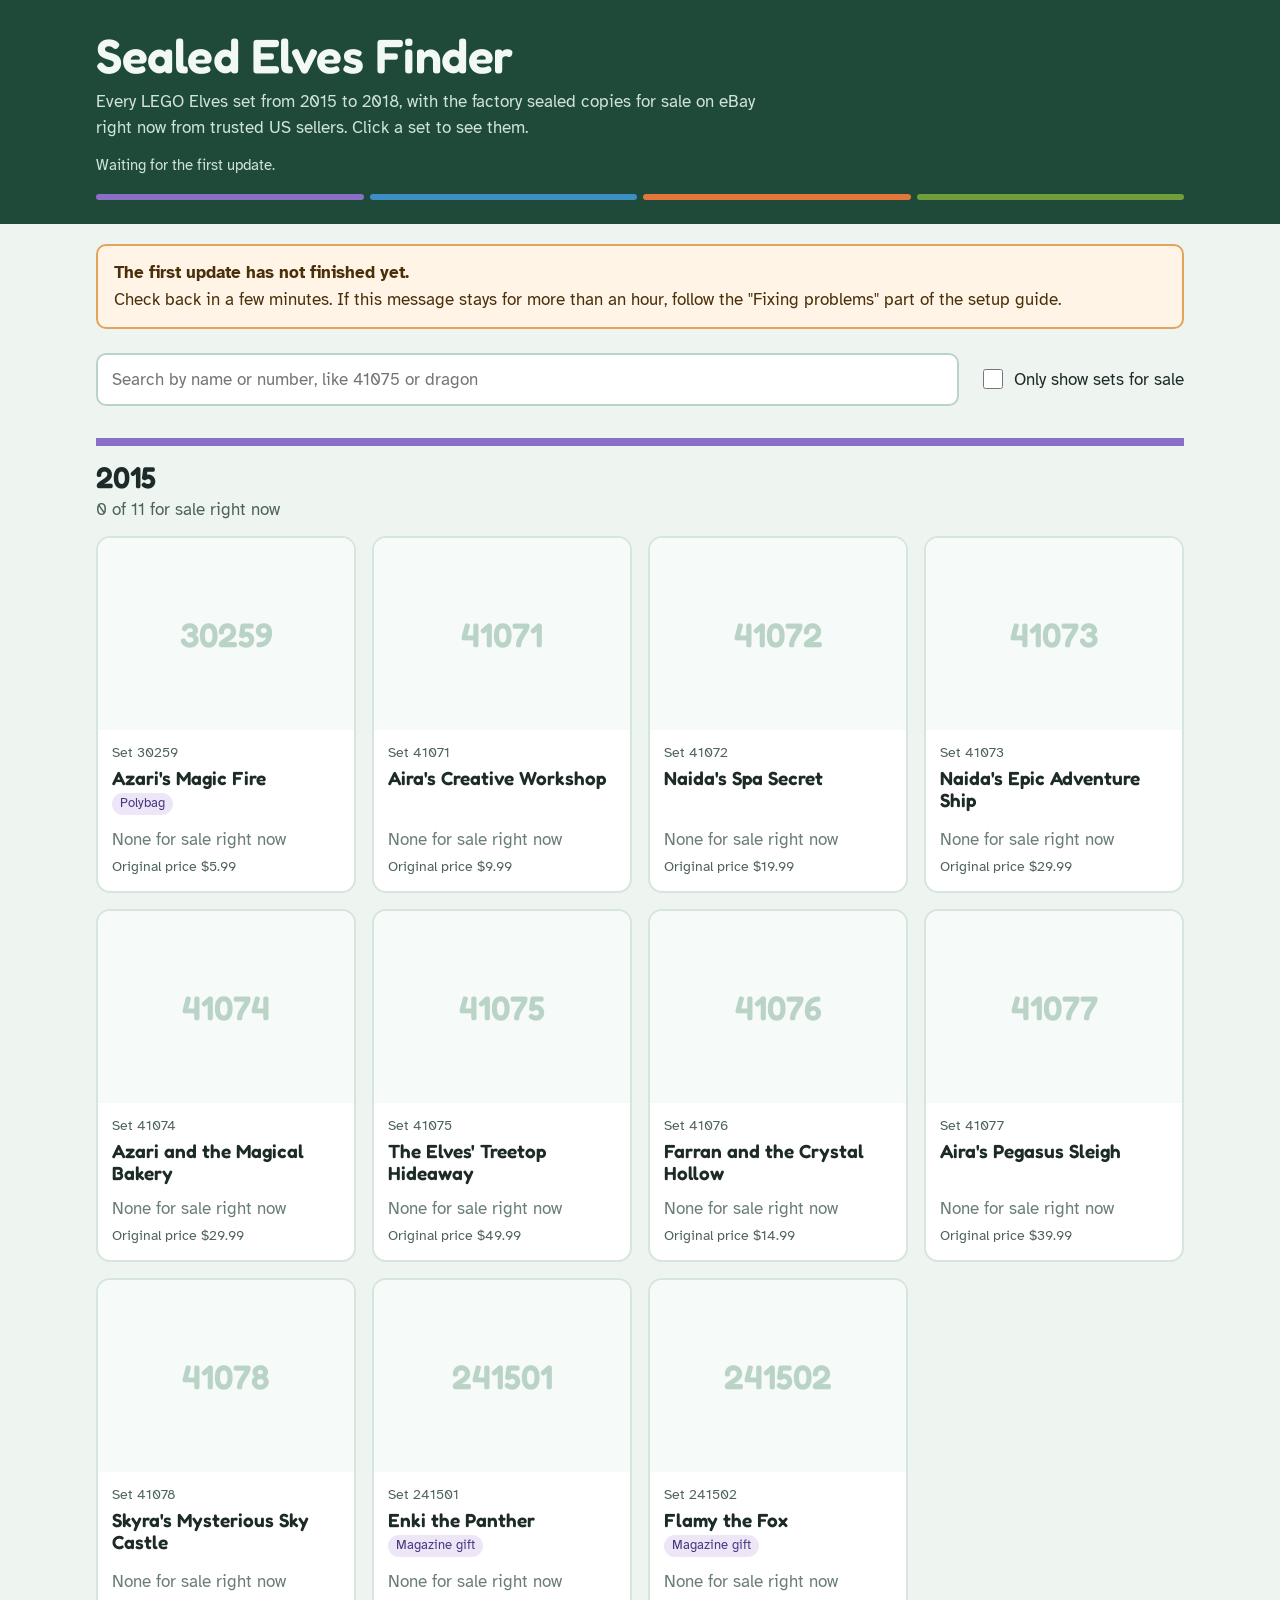
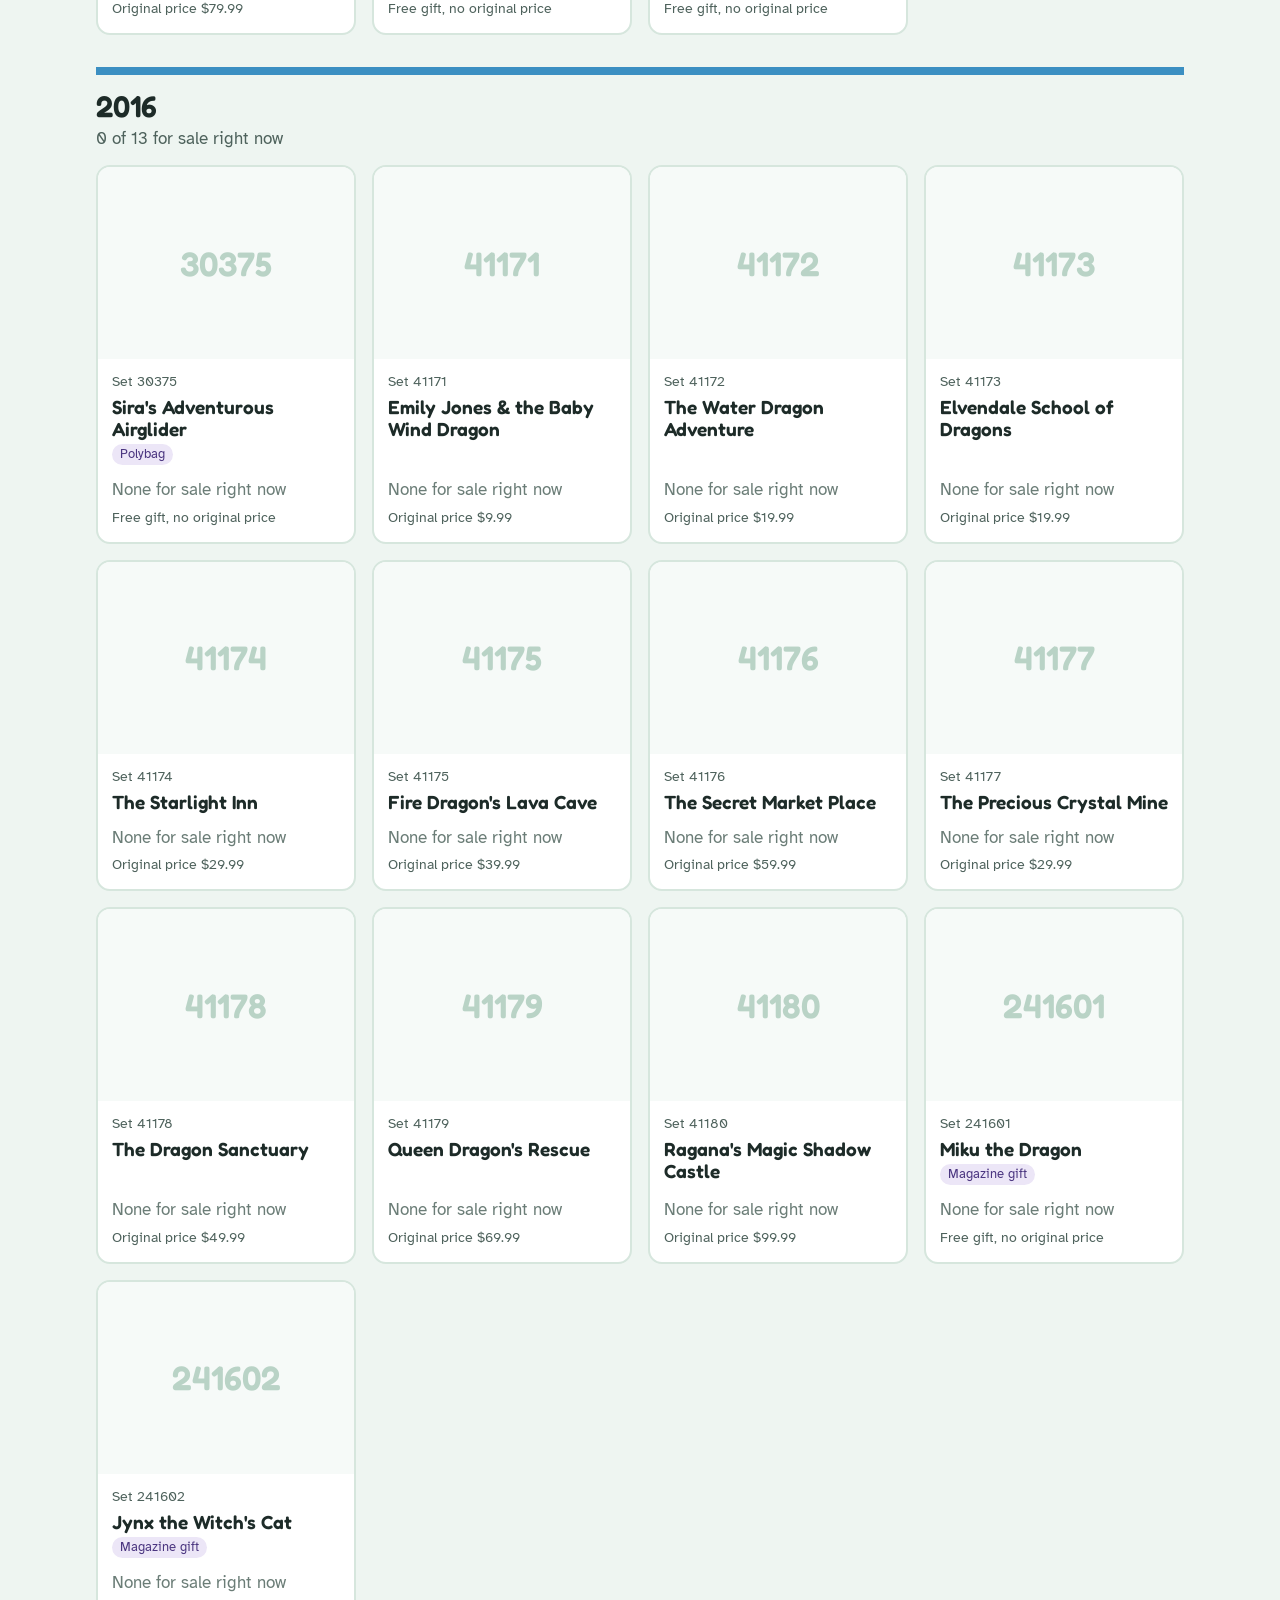
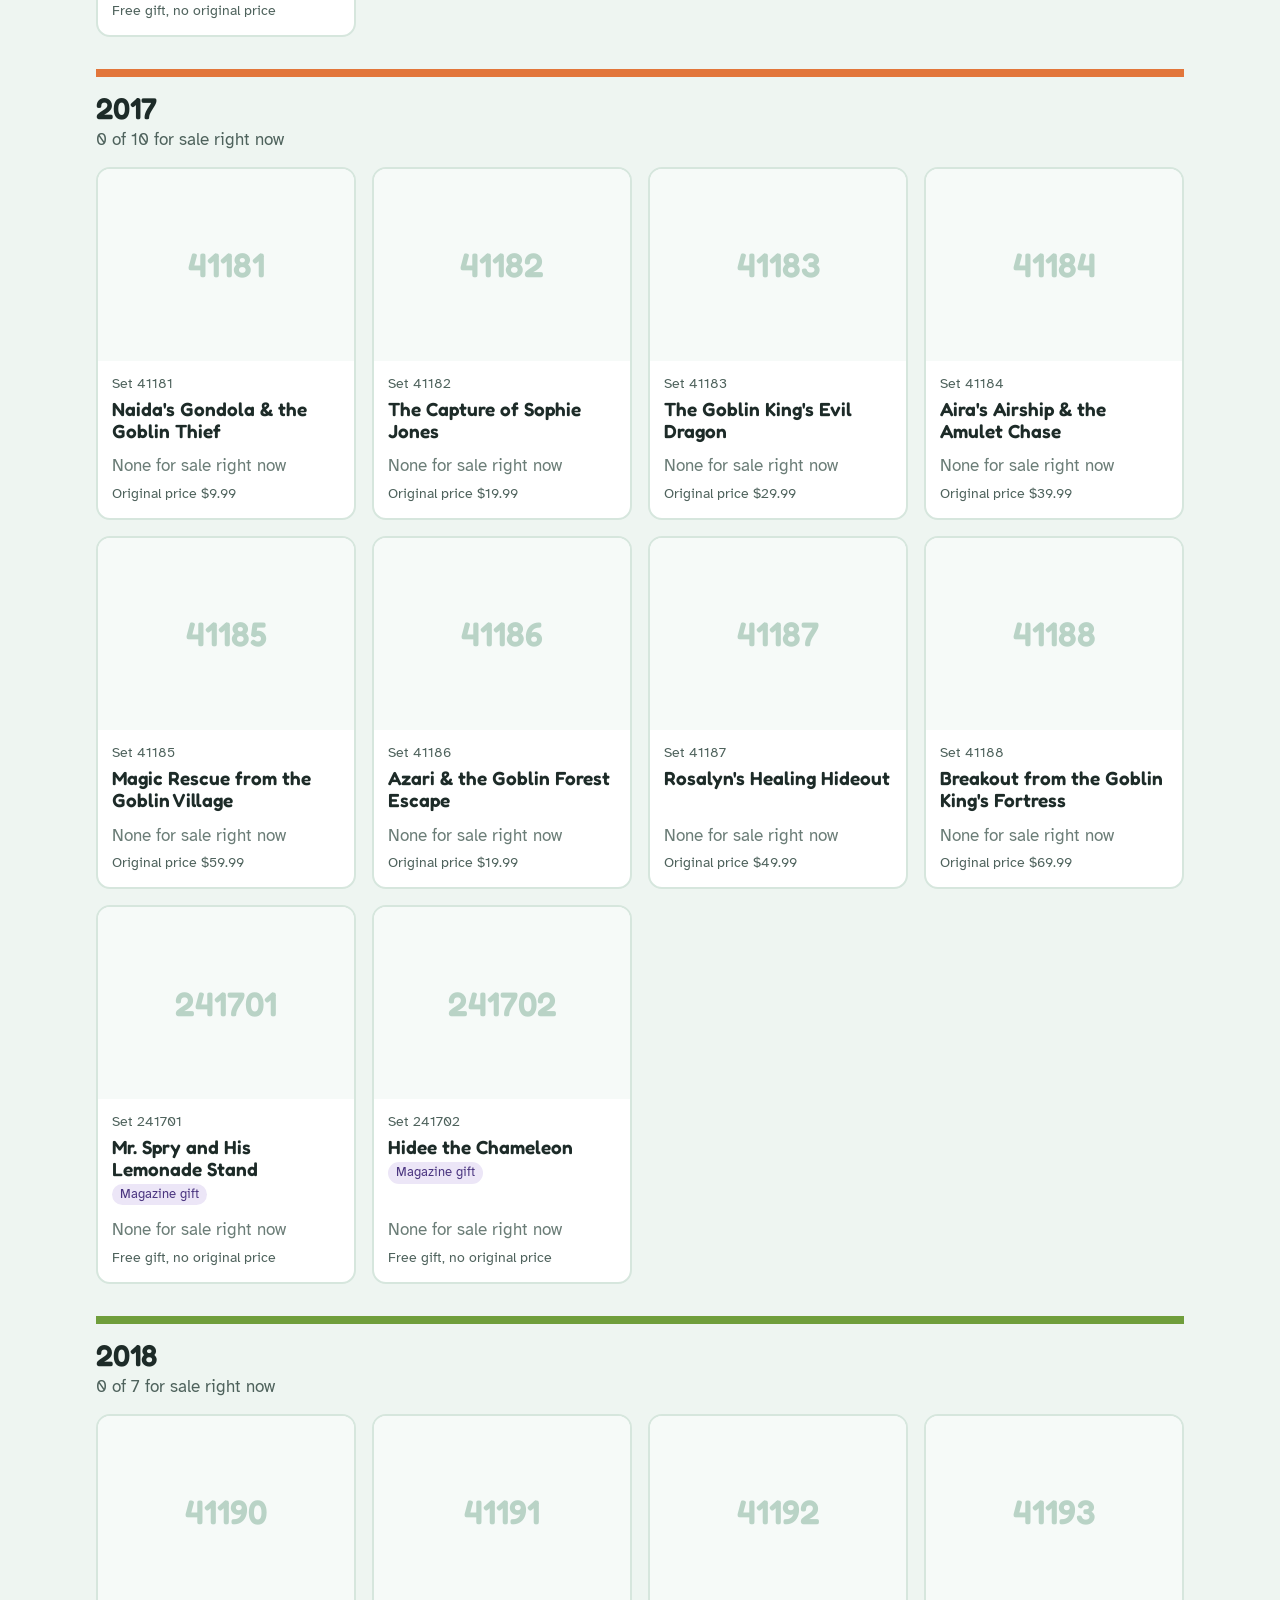
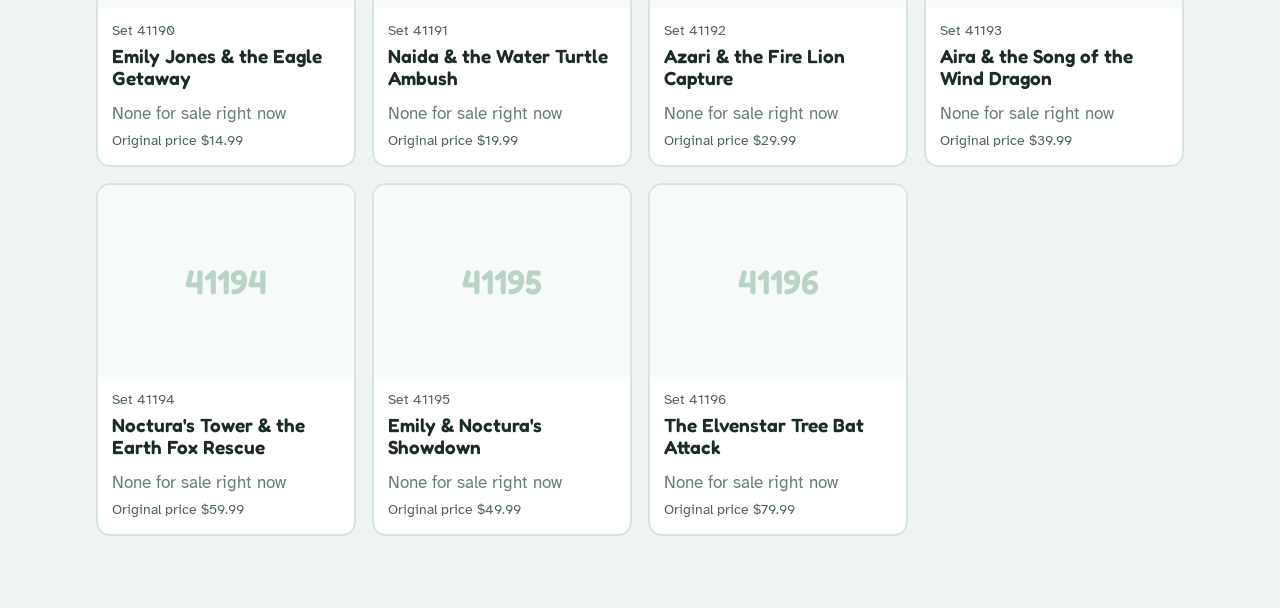
==== site/index.html @ 6e1cf9c8 "Add files via upload" ====
<!doctype html>
<html lang="en">
<head>
<meta charset="utf-8">
<meta name="viewport" content="width=device-width, initial-scale=1">
<title>Sealed Elves Finder</title>
<link rel="preconnect" href="https://fonts.googleapis.com">
<link rel="preconnect" href="https://fonts.gstatic.com" crossorigin>
<link href="https://fonts.googleapis.com/css2?family=Atkinson+Hyperlegible:wght@400;700&family=Fredoka:wght@500;600&display=swap" rel="stylesheet">
<link rel="stylesheet" href="style.css">
</head>
<body data-page="home">
<header class="top">
  <div class="wrap">
    <h1>Sealed Elves Finder</h1>
    <p>Every LEGO Elves set from 2015 to 2018, with the factory sealed copies for sale on eBay right now from trusted US sellers. Click a set to see them.</p>
    <span class="updated" id="updated">Loading listings...</span>
    <div class="elements" aria-hidden="true">
      <span style="background:#8a6fc7"></span><span style="background:#3b8fc2"></span><span style="background:#e2763b"></span><span style="background:#6f9e3b"></span>
    </div>
  </div>
</header>
<main class="wrap">
  <div id="banner"></div>
  <div class="tools">
    <label class="sr" for="q" style="position:absolute;left:-9999px">Search sets</label>
    <input class="search" id="q" type="search" placeholder="Search by name or number, like 41075 or dragon" autocomplete="off">
    <label class="check"><input type="checkbox" id="onlyForSale"> Only show sets for sale</label>
  </div>
  <div id="years"></div>
</main>
<footer class="wrap foot" id="foot"></footer>
<script src="app.js"></script>
</body>
</html>
---- site/style.css ----
* { box-sizing: border-box; }

html { background: #eef5f1; }

body {
  margin: 0;
  background: #eef5f1;
  color: #1d2b28;
  font-family: "Atkinson Hyperlegible", system-ui, sans-serif;
  font-size: 17px;
  line-height: 1.5;
}

a { color: #2f6b4f; }

a:focus-visible, button:focus-visible, input:focus-visible, select:focus-visible {
  outline: 3px solid #8a6fc7;
  outline-offset: 2px;
}

h1, h2, h3 {
  font-family: "Fredoka", "Atkinson Hyperlegible", sans-serif;
  font-weight: 600;
  line-height: 1.15;
  margin: 0;
}

.wrap {
  max-width: 1120px;
  margin: 0 auto;
  padding: 0 16px;
}

/* Header */

.top {
  background: #1f4a3a;
  color: #f2f8f4;
  padding: 28px 0 24px;
}

.top h1 {
  font-size: clamp(30px, 6vw, 48px);
  letter-spacing: -0.5px;
}

.top p {
  margin: 6px 0 0;
  max-width: 60ch;
  color: #cfe3d8;
}

.top a { color: #f2f8f4; }

.elements {
  display: flex;
  gap: 6px;
  margin-top: 16px;
}

.elements span {
  height: 6px;
  flex: 1;
  border-radius: 3px;
}

.updated {
  display: inline-block;
  margin-top: 14px;
  font-size: 15px;
  color: #cfe3d8;
}

/* Banners */

.banner {
  margin: 20px 0 0;
  padding: 14px 16px;
  border-radius: 10px;
  background: #fff4e5;
  border: 2px solid #e2a35a;
  color: #4a2f0b;
}

.banner strong { display: block; margin-bottom: 2px; }

.banner.bad {
  background: #fdecea;
  border-color: #d9665a;
  color: #4d1410;
}

/* Tools row */

.tools {
  display: flex;
  flex-wrap: wrap;
  gap: 12px 20px;
  align-items: center;
  margin: 24px 0 8px;
}

.search {
  flex: 1 1 260px;
  font: inherit;
  padding: 12px 14px;
  border: 2px solid #b9d3c6;
  border-radius: 10px;
  background: #ffffff;
  color: #1d2b28;
}

.check {
  display: flex;
  align-items: center;
  gap: 8px;
  cursor: pointer;
}

.check input { width: 20px; height: 20px; accent-color: #2f6b4f; }

/* Year sections */

.year {
  margin: 32px 0 8px;
  padding-top: 14px;
  border-top: 8px solid #2f6b4f;
}

.year h2 { font-size: 30px; }

.year .count { margin: 2px 0 14px; color: #4e625c; }

.grid {
  display: grid;
  grid-template-columns: repeat(auto-fill, minmax(220px, 1fr));
  gap: 16px;
}

.tile {
  display: flex;
  flex-direction: column;
  background: #ffffff;
  border-radius: 14px;
  border: 2px solid #d6e6dd;
  text-decoration: none;
  color: inherit;
  overflow: hidden;
}

.tile:hover { border-color: #2f6b4f; }

.thumb {
  aspect-ratio: 4 / 3;
  background: #f6faf8;
  display: flex;
  align-items: center;
  justify-content: center;
  overflow: hidden;
}

.thumb img {
  width: 100%;
  height: 100%;
  object-fit: contain;
}

.thumb .ph {
  font-family: "Fredoka", sans-serif;
  font-size: 34px;
  font-weight: 600;
  color: #b9d3c6;
}

.tile .body { padding: 12px 14px 14px; display: flex; flex-direction: column; gap: 4px; flex: 1; }

.tile .num { font-size: 14px; color: #4e625c; }

.tile h3 { font-size: 19px; }

.tile .sale {
  margin-top: auto;
  padding-top: 8px;
  font-weight: 700;
  color: #1f4a3a;
}

.tile .sale.none { font-weight: 400; color: #6b7d77; }

.tile .orig { font-size: 14px; color: #4e625c; }

.kind {
  display: inline-block;
  align-self: flex-start;
  font-size: 13px;
  padding: 1px 8px;
  border-radius: 999px;
  background: #ece6f7;
  color: #4b3680;
}

.empty {
  padding: 32px 0;
  color: #4e625c;
}

/* Set page */

.back {
  display: inline-block;
  margin: 20px 0 0;
  font-weight: 700;
}

.hero {
  display: grid;
  grid-template-columns: 220px 1fr;
  gap: 24px;
  align-items: center;
  margin: 18px 0 8px;
}

.hero .thumb {
  border-radius: 14px;
  border: 2px solid #d6e6dd;
  background: #ffffff;
}

.hero h1 { font-size: clamp(28px, 5vw, 42px); }

.facts {
  display: flex;
  flex-wrap: wrap;
  gap: 8px 24px;
  margin-top: 12px;
  padding: 0;
  list-style: none;
}

.facts li span { display: block; font-size: 14px; color: #4e625c; }

.facts li b { font-size: 20px; }

.filters {
  display: flex;
  flex-wrap: wrap;
  gap: 10px;
  align-items: center;
  margin: 24px 0 14px;
}

.seg {
  display: inline-flex;
  border: 2px solid #b9d3c6;
  border-radius: 10px;
  overflow: hidden;
  background: #ffffff;
}

.seg button {
  font: inherit;
  border: 0;
  background: transparent;
  padding: 9px 14px;
  cursor: pointer;
  color: #1d2b28;
}

.seg button[aria-pressed="true"] {
  background: #1f4a3a;
  color: #ffffff;
}

.sort {
  font: inherit;
  padding: 9px 12px;
  border: 2px solid #b9d3c6;
  border-radius: 10px;
  background: #ffffff;
  color: #1d2b28;
}

.list { display: flex; flex-direction: column; gap: 14px; margin-bottom: 40px; }

.item {
  display: grid;
  grid-template-columns: 160px 1fr auto;
  gap: 18px;
  align-items: center;
  background: #ffffff;
  border: 2px solid #d6e6dd;
  border-radius: 14px;
  padding: 14px;
}

.item .thumb { border-radius: 10px; aspect-ratio: 1 / 1; }

.item h3 {
  font-family: "Atkinson Hyperlegible", sans-serif;
  font-size: 17px;
  font-weight: 700;
  margin-bottom: 6px;
}

.tags { display: flex; flex-wrap: wrap; gap: 6px; margin: 6px 0; }

.tag {
  font-size: 13px;
  padding: 2px 9px;
  border-radius: 999px;
  background: #e3f0e9;
  color: #1f4a3a;
}

.tag.auction { background: #e2eef8; color: #164a70; }
.tag.warn { background: #fff1d6; color: #6a4300; }

.item .seller { font-size: 15px; color: #4e625c; }

.price { text-align: right; min-width: 150px; }

.price .big {
  font-family: "Fredoka", sans-serif;
  font-size: 30px;
  font-weight: 600;
  line-height: 1;
}

.price .ship { font-size: 14px; color: #4e625c; margin-top: 4px; }

.price .vs { font-size: 14px; margin-top: 4px; color: #4e625c; }

.price .vs.up { color: #a0461a; }
.price .vs.down { color: #2f6b4f; }

.buy {
  display: inline-block;
  margin-top: 10px;
  background: #e2763b;
  color: #ffffff;
  text-decoration: none;
  font-weight: 700;
  padding: 10px 16px;
  border-radius: 10px;
}

.buy:hover { background: #c95f27; }

.foot {
  padding: 24px 0 40px;
  color: #4e625c;
  font-size: 14px;
}

@media (max-width: 720px) {
  .hero { grid-template-columns: 1fr; }
  .hero .thumb { max-width: 260px; }
  .item { grid-template-columns: 96px 1fr; }
  .price { grid-column: 1 / -1; text-align: left; display: flex; flex-wrap: wrap; align-items: baseline; gap: 4px 14px; }
  .buy { margin-top: 4px; }
}

@media (prefers-reduced-motion: reduce) {
  * { transition: none !important; animation: none !important; }
}
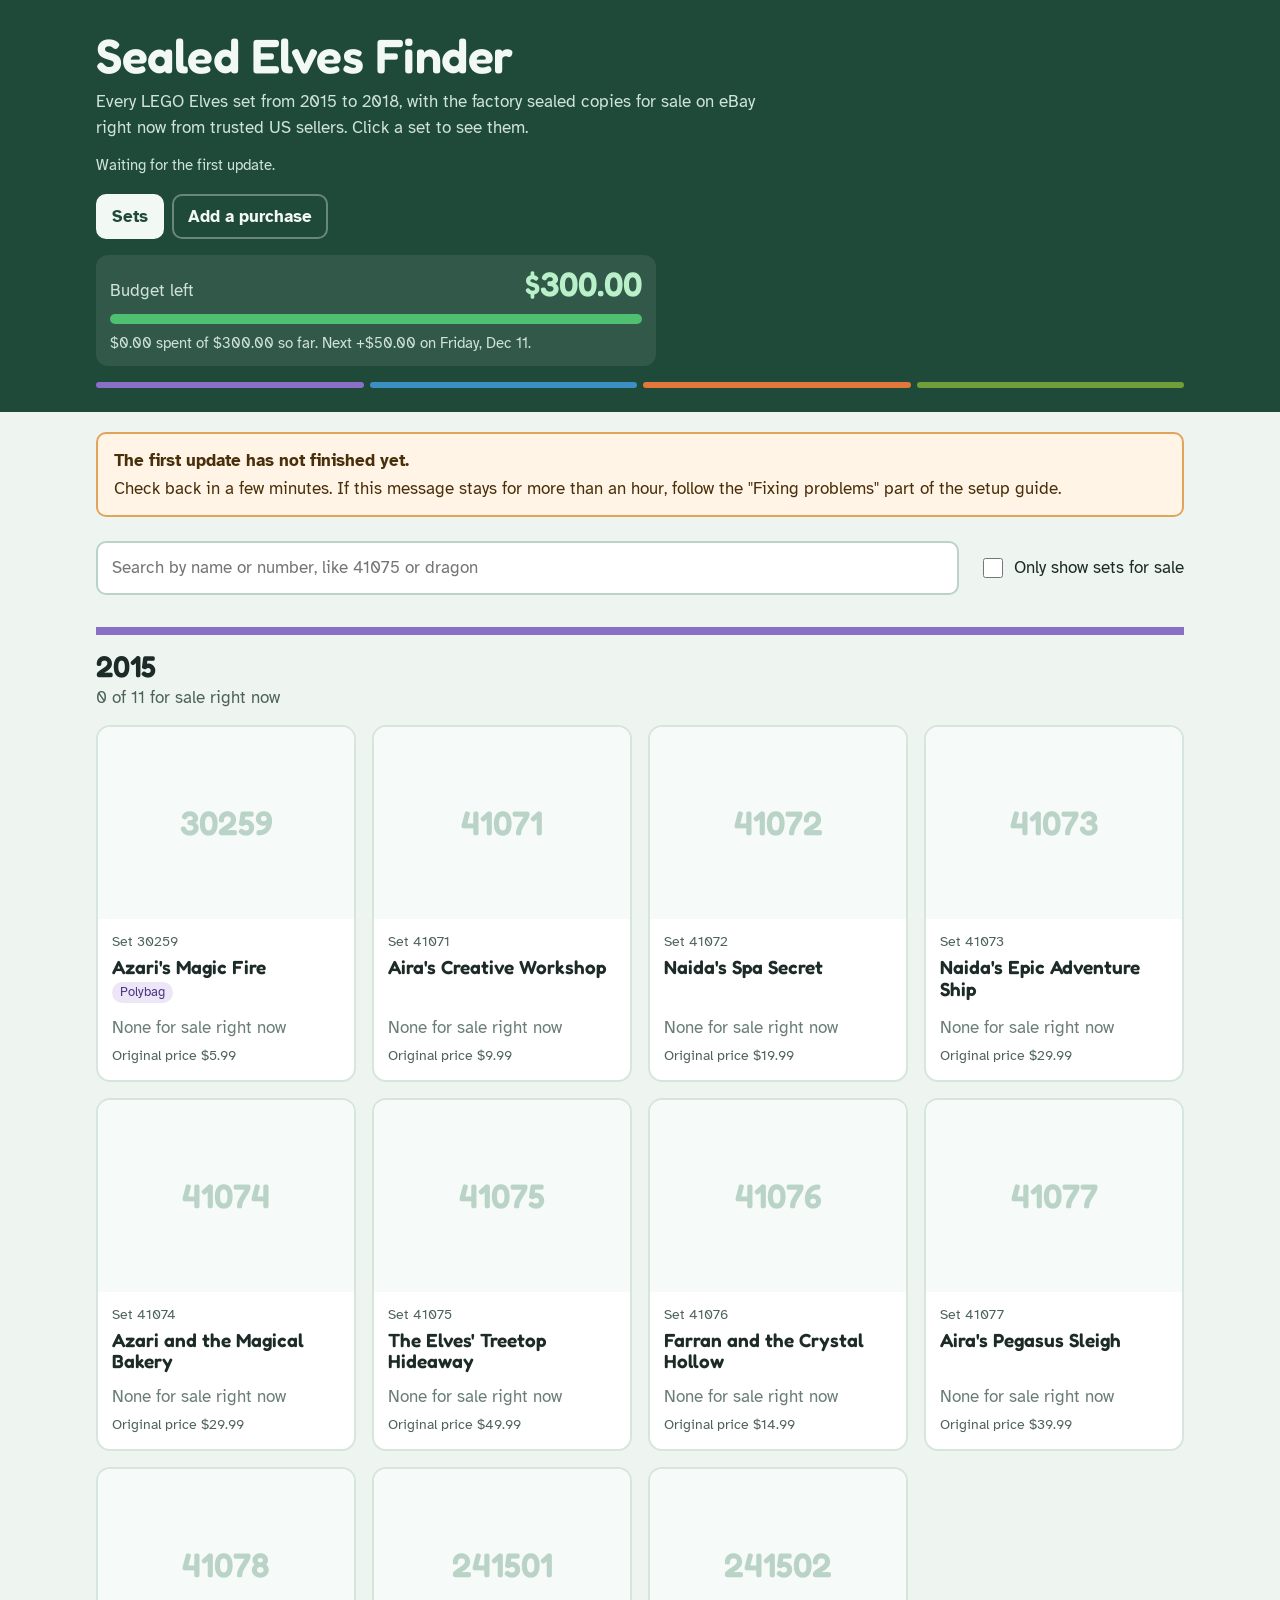
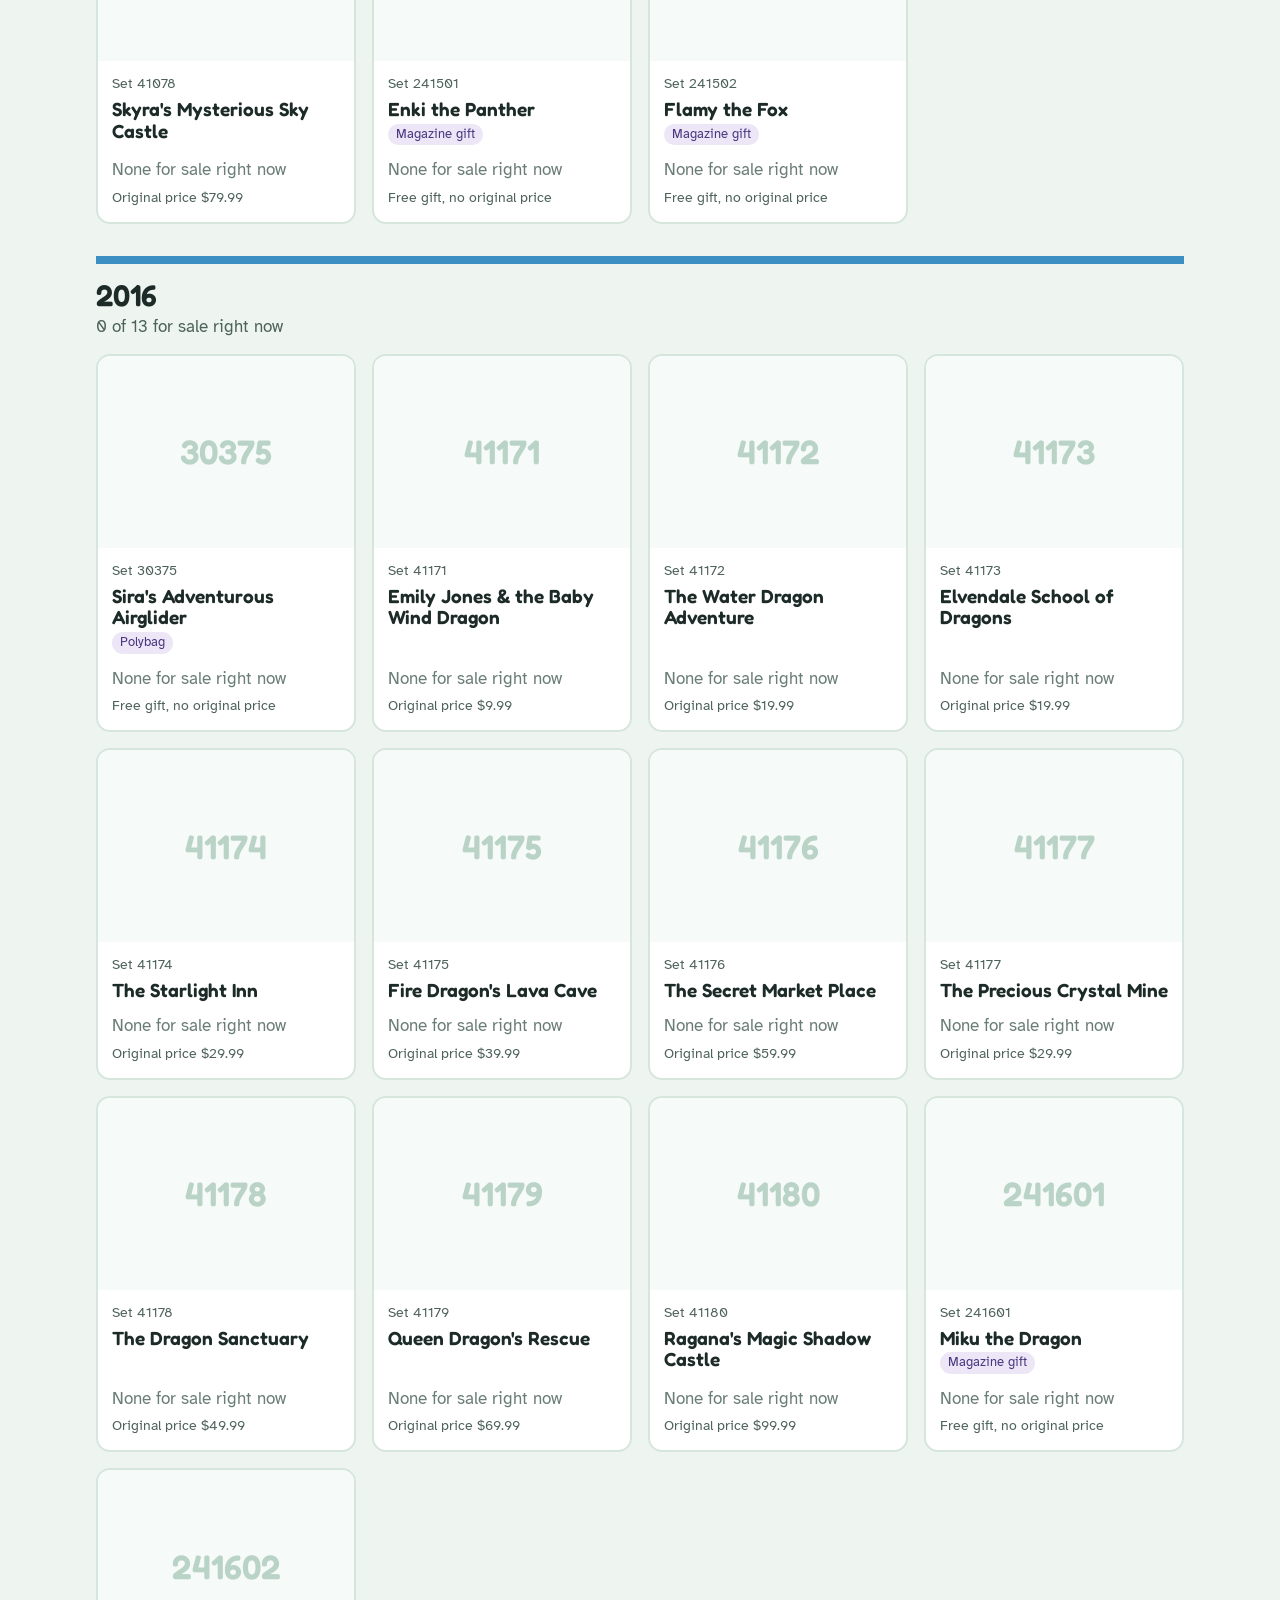
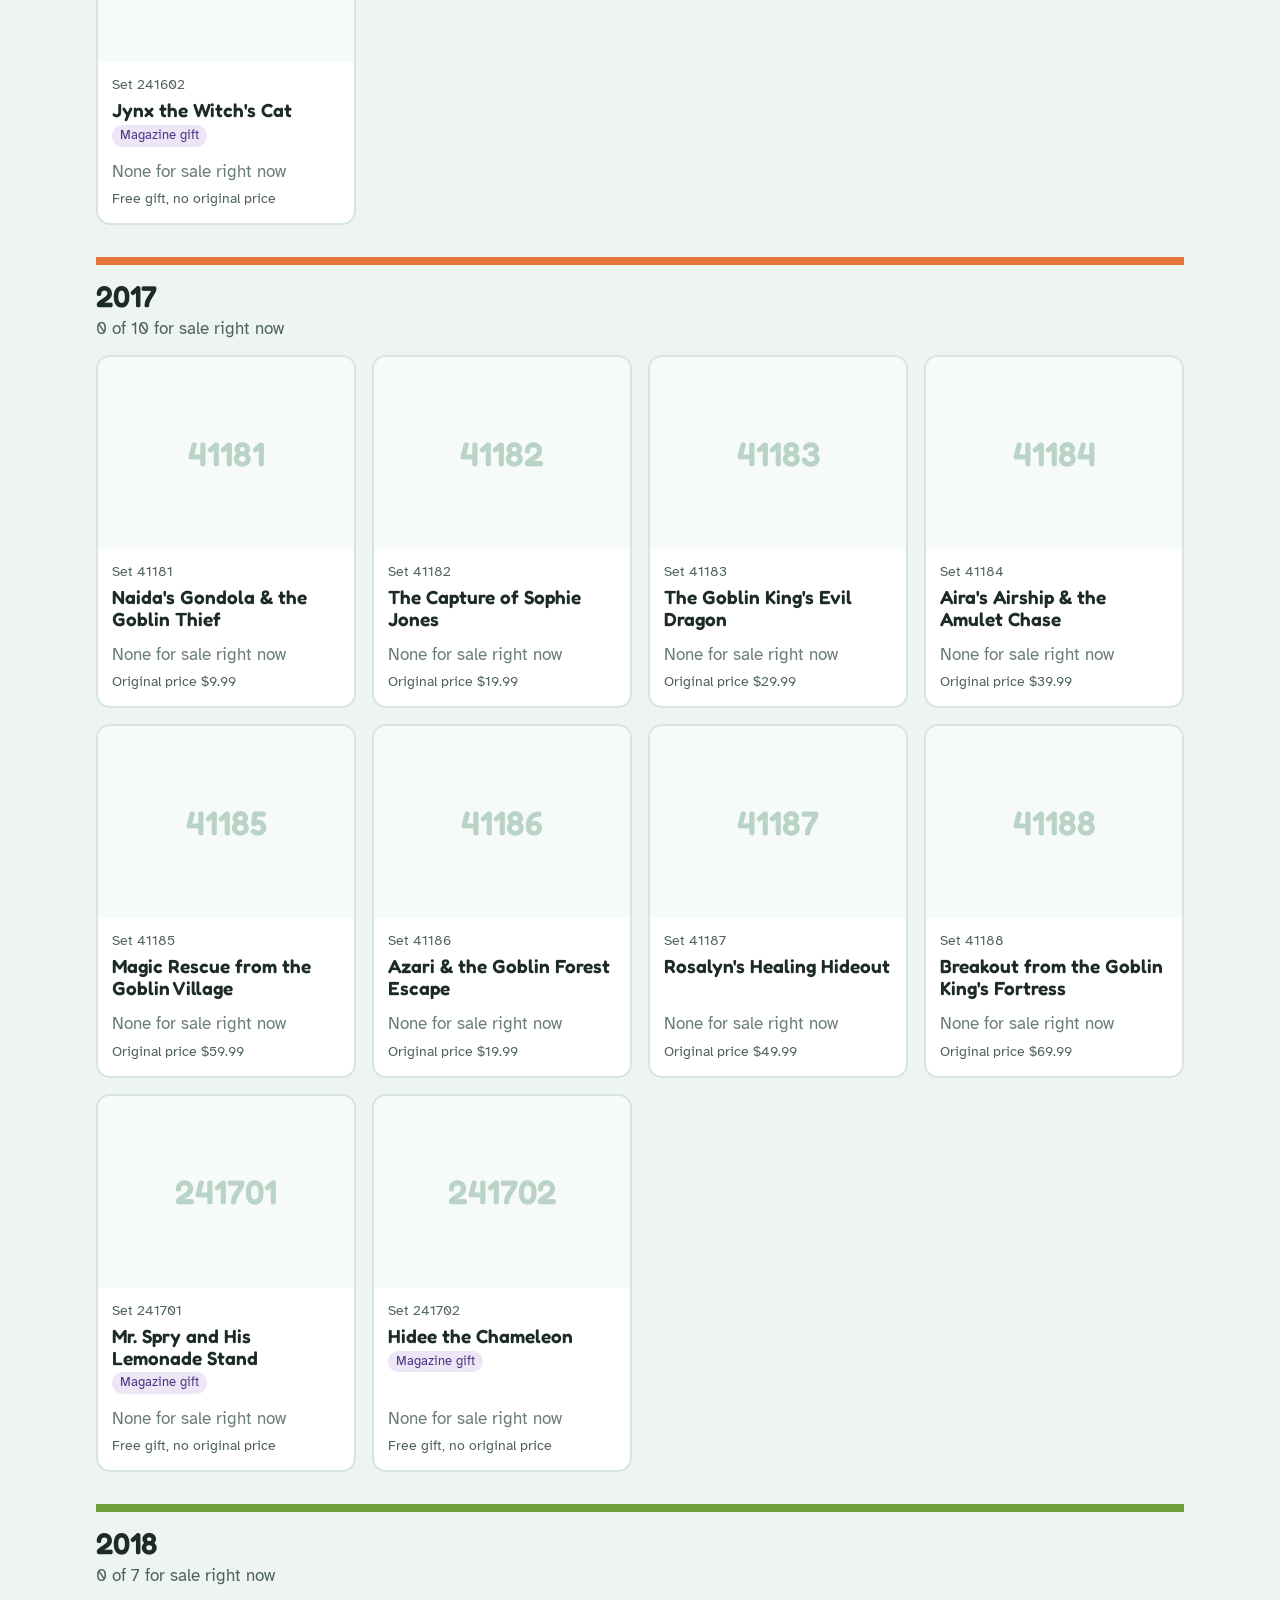
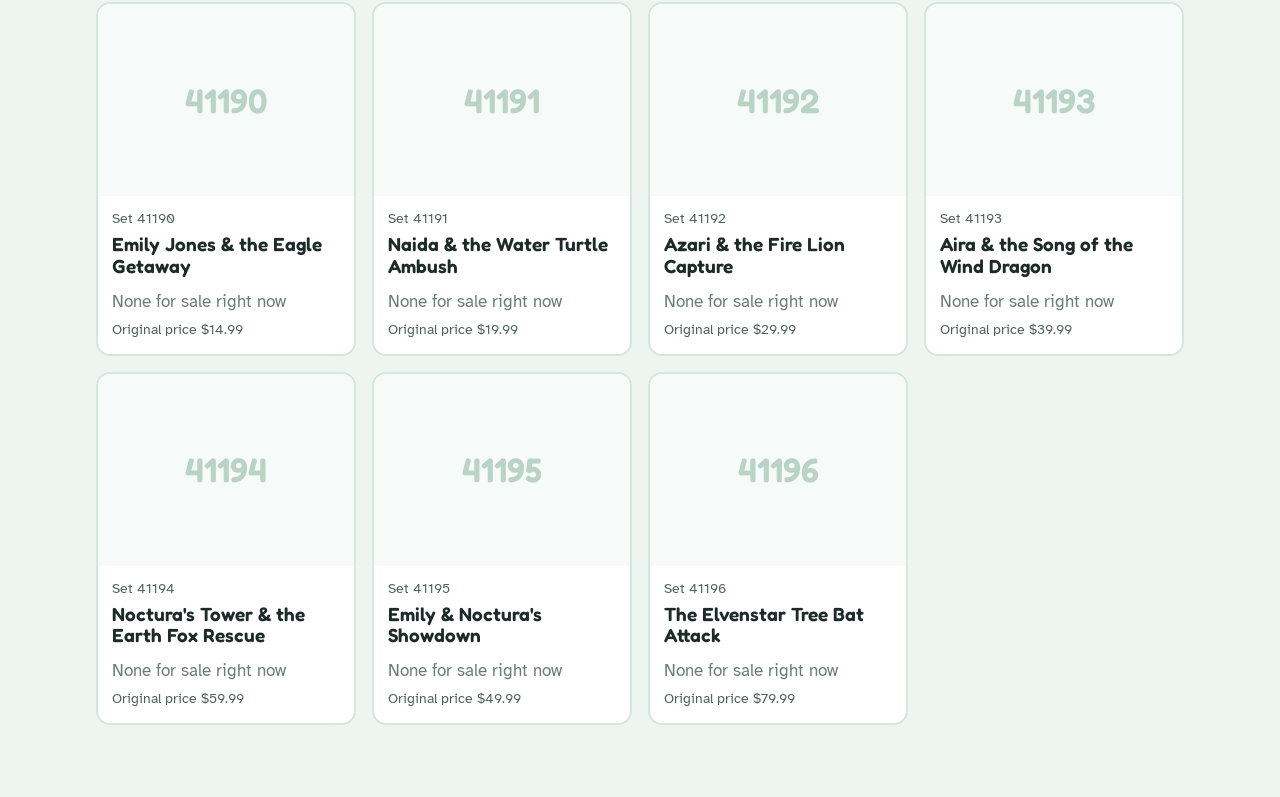
==== commit 1994a803: "Add files via upload" ====
--- a/site/index.html
+++ b/site/index.html
@@ -3,6 +3,7 @@
 <head>
 <meta charset="utf-8">
 <meta name="viewport" content="width=device-width, initial-scale=1">
+<meta name="robots" content="noindex, nofollow">
 <title>Sealed Elves Finder</title>
 <link rel="preconnect" href="https://fonts.googleapis.com">
 <link rel="preconnect" href="https://fonts.gstatic.com" crossorigin>
@@ -15,6 +16,11 @@
     <h1>Sealed Elves Finder</h1>
     <p>Every LEGO Elves set from 2015 to 2018, with the factory sealed copies for sale on eBay right now from trusted US sellers. Click a set to see them.</p>
     <span class="updated" id="updated">Loading listings...</span>
+    <nav class="tabs" aria-label="Pages">
+      <a href="index.html" aria-current="page">Sets</a>
+      <a href="add.html">Add a purchase</a>
+    </nav>
+    <div class="budget" id="budget" aria-live="polite"></div>
     <div class="elements" aria-hidden="true">
       <span style="background:#8a6fc7"></span><span style="background:#3b8fc2"></span><span style="background:#e2763b"></span><span style="background:#6f9e3b"></span>
     </div>
--- a/site/style.css
+++ b/site/style.css
@@ -363,3 +363,168 @@
 @media (prefers-reduced-motion: reduce) {
   * { transition: none !important; animation: none !important; }
 }
+
+/* Tabs */
+
+.tabs {
+  display: flex;
+  gap: 8px;
+  margin-top: 16px;
+}
+
+.tabs a {
+  color: #f2f8f4;
+  text-decoration: none;
+  font-weight: 700;
+  padding: 8px 14px;
+  border-radius: 10px;
+  border: 2px solid rgba(242, 248, 244, 0.35);
+}
+
+.tabs a[aria-current="page"] {
+  background: #f2f8f4;
+  color: #1f4a3a;
+  border-color: #f2f8f4;
+}
+
+/* Budget bar */
+
+.budget {
+  margin-top: 16px;
+  background: rgba(255, 255, 255, 0.08);
+  border-radius: 12px;
+  padding: 12px 14px;
+  max-width: 560px;
+}
+
+.budget:empty { display: none; }
+
+.budget-top {
+  display: flex;
+  align-items: baseline;
+  justify-content: space-between;
+  gap: 12px;
+}
+
+.budget-label { color: #cfe3d8; }
+
+.budget-left {
+  font-family: "Fredoka", sans-serif;
+  font-weight: 600;
+  font-size: 34px;
+  line-height: 1;
+  color: #b9f0c9;
+}
+
+.budget-left.over { color: #ffb4a8; }
+
+.budget-bar {
+  height: 10px;
+  border-radius: 5px;
+  background: #4fbf72;
+  margin: 10px 0 8px;
+  overflow: hidden;
+}
+
+.budget-bar span {
+  display: block;
+  height: 100%;
+  background: #8aa39a;
+}
+
+.budget-sub { font-size: 15px; color: #cfe3d8; }
+.budget-sub.warn { color: #ffd58a; margin-top: 4px; }
+
+/* Owned and affordable tiles */
+
+.tile { position: relative; }
+
+.badge {
+  position: absolute;
+  top: 10px;
+  left: 10px;
+  z-index: 1;
+  font-size: 13px;
+  font-weight: 700;
+  padding: 3px 10px;
+  border-radius: 999px;
+}
+
+.tile.afford {
+  border-color: #3fa564;
+  background: #e8f7ec;
+  box-shadow: inset 0 0 0 2px #3fa564;
+}
+
+.afford-badge { background: #2f8f50; color: #ffffff; }
+
+.tile.owned {
+  background: #eceeed;
+  border-color: #cfd4d2;
+}
+
+.tile.owned .thumb img { filter: grayscale(1); opacity: 0.55; }
+.tile.owned .body { opacity: 0.6; }
+.owned-badge { background: #5f6b67; color: #ffffff; }
+
+.owned-note {
+  margin: 12px 0 0;
+  padding: 8px 12px;
+  border-radius: 10px;
+  background: #eceeed;
+  color: #3d4744;
+}
+
+.item.fits { border-color: #3fa564; background: #f1faf3; }
+.tag.fits { background: #2f8f50; color: #ffffff; }
+
+/* Add a purchase */
+
+.add-card {
+  background: #ffffff;
+  border: 2px solid #d6e6dd;
+  border-radius: 14px;
+  padding: 18px;
+  margin: 24px 0;
+  max-width: 620px;
+}
+
+.add-card h2 { font-size: 26px; margin-bottom: 6px; }
+
+.add-card label {
+  display: block;
+  font-weight: 700;
+  margin: 14px 0 6px;
+}
+
+.field {
+  width: 100%;
+  font: inherit;
+  padding: 11px 12px;
+  border: 2px solid #b9d3c6;
+  border-radius: 10px;
+  background: #ffffff;
+  color: #1d2b28;
+}
+
+.add-card .buy { margin-top: 18px; border: 0; cursor: pointer; font: inherit; font-weight: 700; }
+.hint { color: #4e625c; font-size: 15px; }
+.form-msg { margin: 12px 0 0; }
+.form-msg.ok { color: #1f6b3b; }
+.form-msg.bad { color: #a02c1c; }
+
+.plist { list-style: none; margin: 0; padding: 0; }
+
+.plist li {
+  display: grid;
+  grid-template-columns: 110px 1fr auto auto;
+  gap: 12px;
+  align-items: center;
+  padding: 10px 0;
+  border-bottom: 1px solid #e3ece7;
+}
+
+@media (max-width: 720px) {
+  .plist li { grid-template-columns: 1fr auto; }
+  .budget-left { font-size: 28px; }
+}
